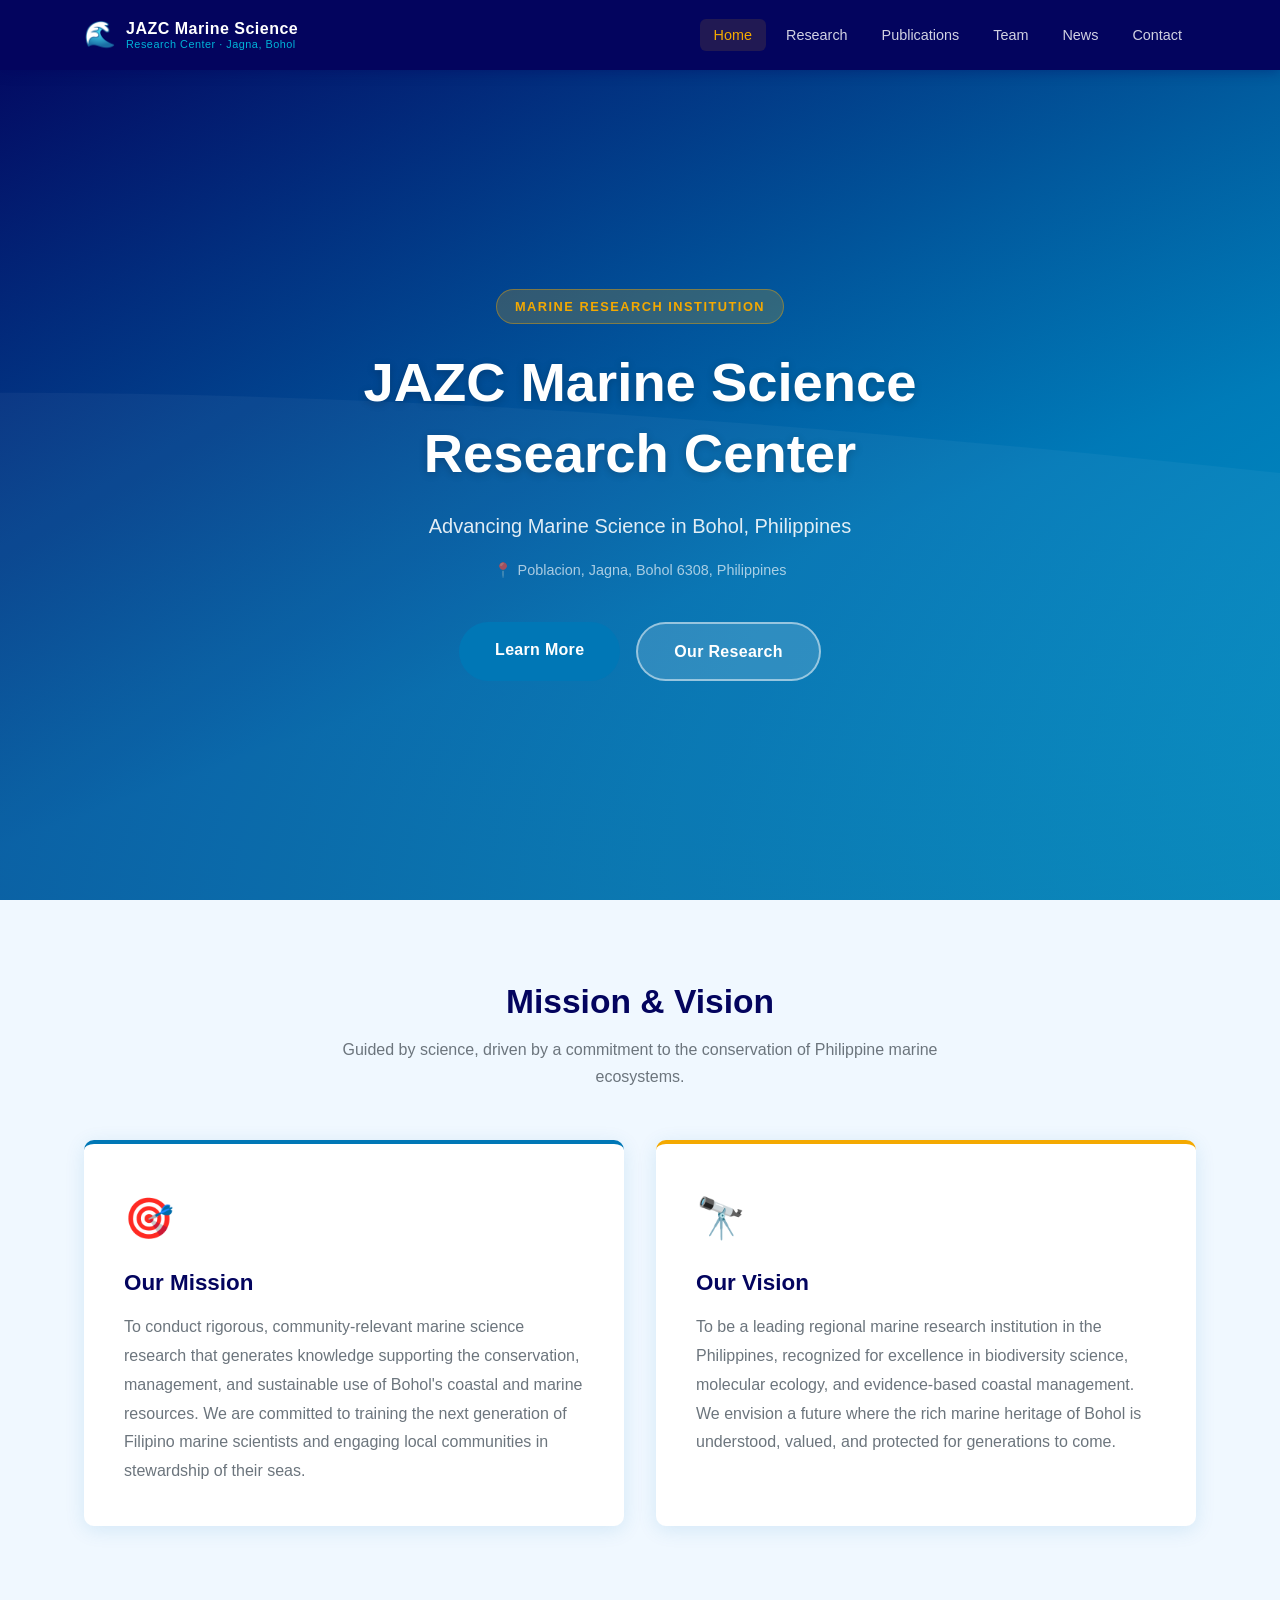
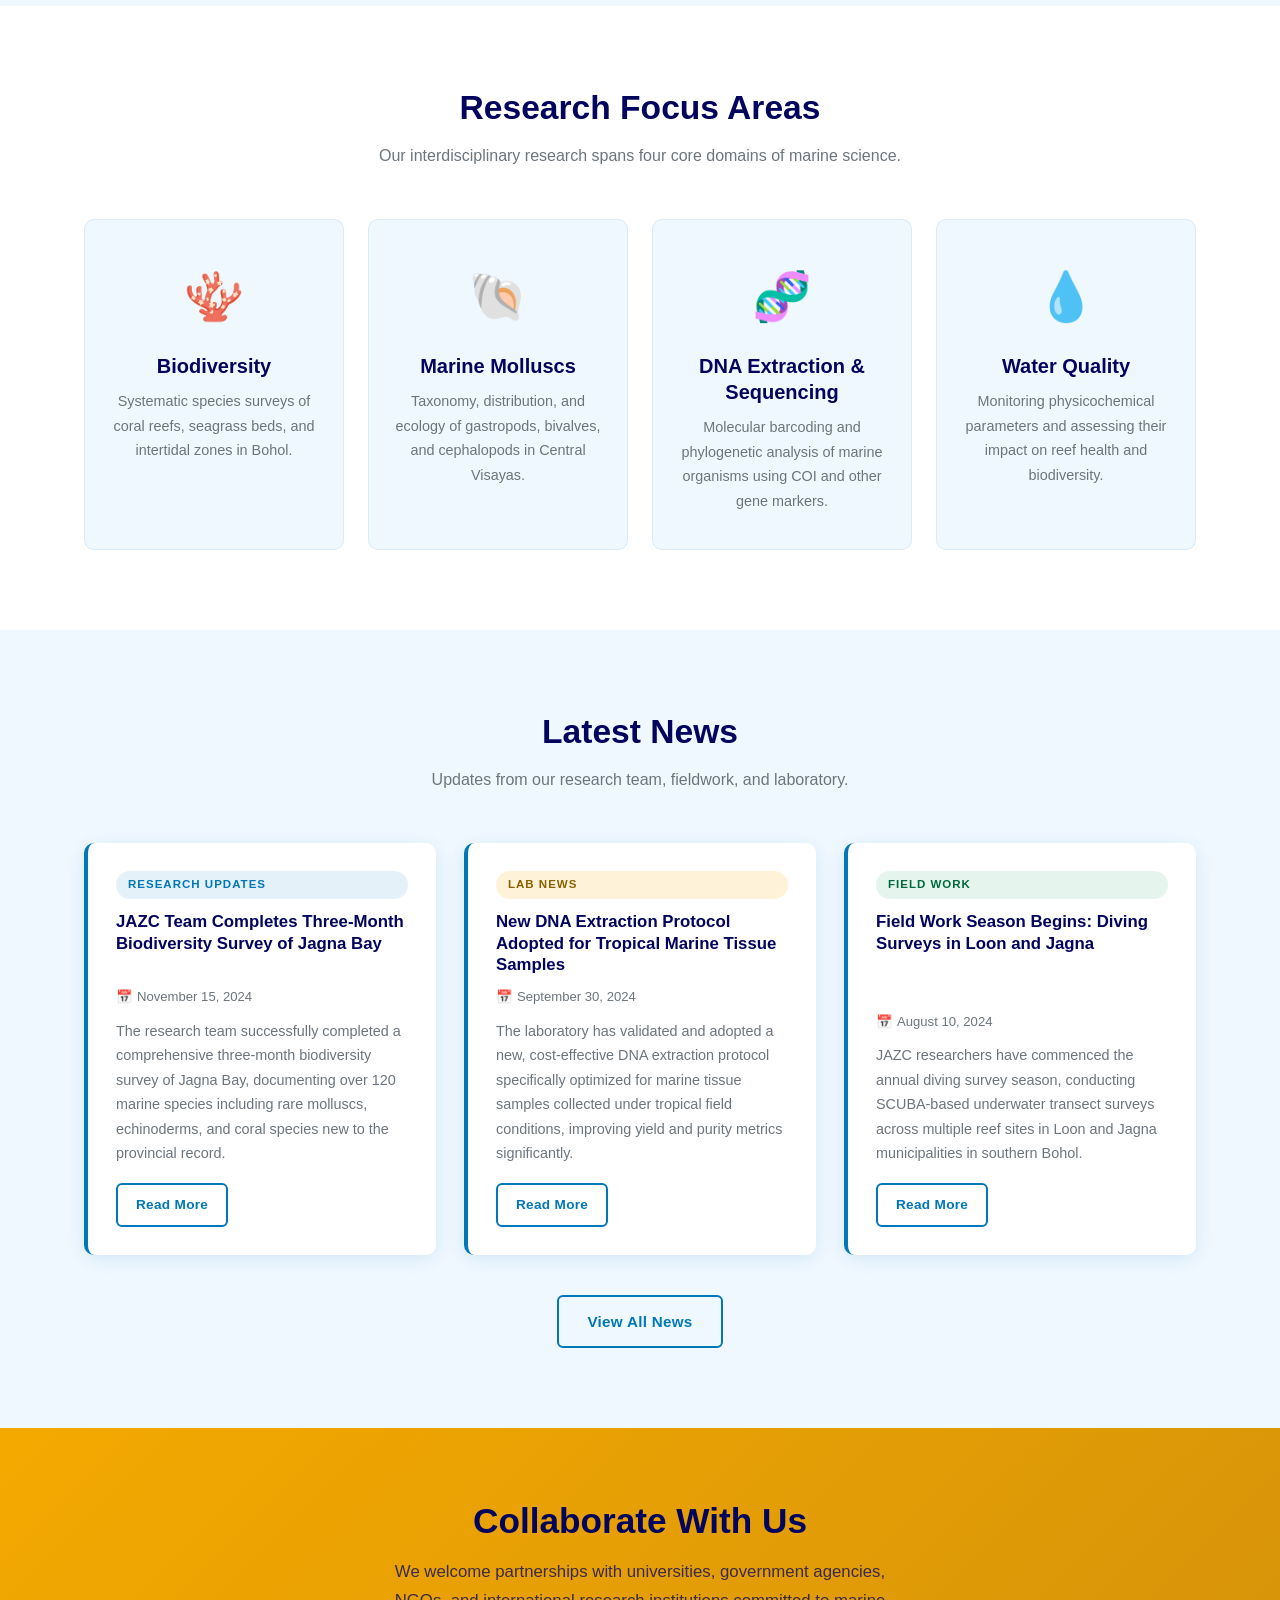
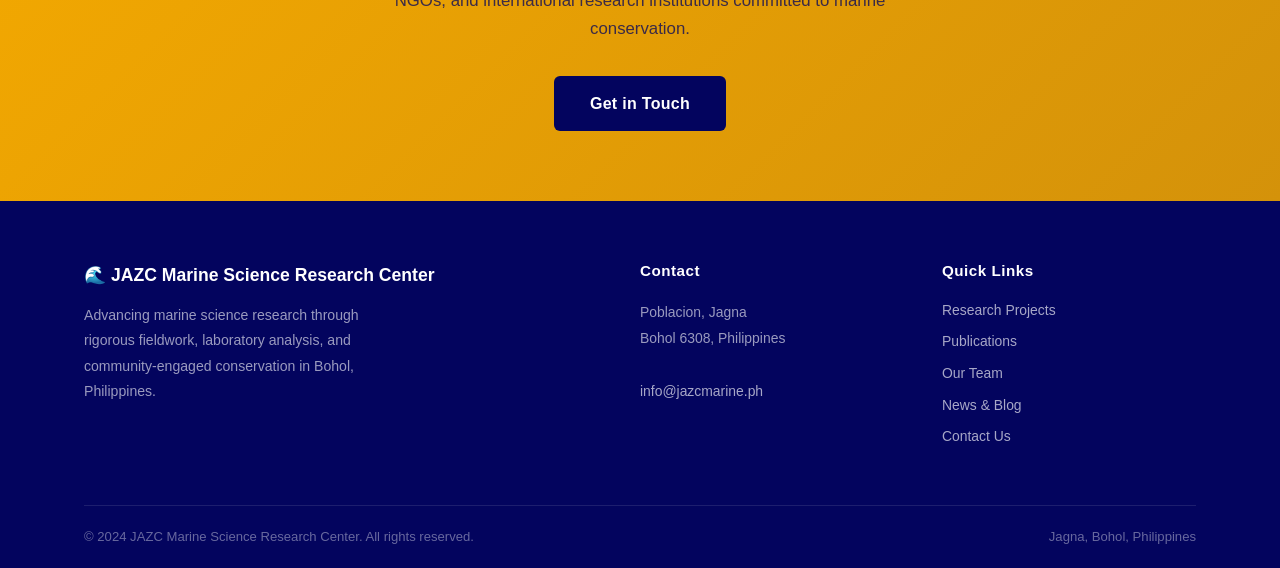
==== index.html @ 517ee692 "Initial build: JAZC Marine Science Research Center website" ====
<!DOCTYPE html>
<html lang="en">
<head>
  <meta charset="UTF-8" />
  <meta name="viewport" content="width=device-width, initial-scale=1.0" />
  <meta name="description" content="JAZC Marine Science Research Center — Advancing marine science in Bohol, Philippines through biodiversity research, marine mollusc studies, DNA sequencing, and water quality monitoring." />
  <title>JAZC Marine Science Research Center</title>
  <link rel="icon" href="data:image/svg+xml,<svg xmlns='http://www.w3.org/2000/svg' viewBox='0 0 100 100'><text y='.9em' font-size='90'>🌊</text></svg>" />
  <link rel="stylesheet" href="style.css" />
</head>
<body class="page-body">

  <!-- ── Navigation ── -->
  <nav class="navbar" role="navigation" aria-label="Main navigation">
    <div class="container">
      <a href="index.html" class="nav-brand" aria-label="JAZC Marine Science Research Center home">
        <span class="brand-icon" aria-hidden="true">🌊</span>
        <span class="brand-text">
          <span class="brand-name">JAZC Marine Science</span>
          <span class="brand-sub">Research Center · Jagna, Bohol</span>
        </span>
      </a>
      <button class="hamburger" aria-label="Toggle navigation menu" aria-expanded="false" aria-controls="nav-menu">
        <span aria-hidden="true"></span>
        <span aria-hidden="true"></span>
        <span aria-hidden="true"></span>
      </button>
      <ul class="nav-links" id="nav-menu" role="menubar">
        <li role="none"><a href="index.html"        class="nav-link active" role="menuitem" aria-current="page">Home</a></li>
        <li role="none"><a href="research.html"     class="nav-link" role="menuitem">Research</a></li>
        <li role="none"><a href="publications.html" class="nav-link" role="menuitem">Publications</a></li>
        <li role="none"><a href="team.html"         class="nav-link" role="menuitem">Team</a></li>
        <li role="none"><a href="news.html"         class="nav-link" role="menuitem">News</a></li>
        <li role="none"><a href="contact.html"      class="nav-link" role="menuitem">Contact</a></li>
      </ul>
    </div>
  </nav>

  <main>
    <!-- ── Hero ── -->
    <section class="hero" aria-label="Hero banner">
      <div class="hero-content">
        <span class="hero-badge" aria-label="Institution type">Marine Research Institution</span>
        <h1>JAZC Marine Science<br>Research Center</h1>
        <p class="hero-tagline">Advancing Marine Science in Bohol, Philippines</p>
        <p class="hero-location">
          <span aria-hidden="true">📍</span>
          Poblacion, Jagna, Bohol 6308, Philippines
        </p>
        <div class="hero-actions">
          <a href="#mission" class="btn btn-primary btn-hero">Learn More</a>
          <a href="research.html" class="btn btn-ghost btn-hero">Our Research</a>
        </div>
      </div>
    </section>

    <!-- ── Mission & Vision ── -->
    <section class="mission-vision" id="mission" aria-labelledby="mv-title">
      <div class="container">
        <h2 class="section-title" id="mv-title">Mission &amp; Vision</h2>
        <p class="section-subtitle">Guided by science, driven by a commitment to the conservation of Philippine marine ecosystems.</p>
        <div class="mv-grid">
          <div class="mv-card">
            <div class="mv-icon" aria-hidden="true">🎯</div>
            <h3>Our Mission</h3>
            <p>To conduct rigorous, community-relevant marine science research that generates knowledge supporting the conservation, management, and sustainable use of Bohol's coastal and marine resources. We are committed to training the next generation of Filipino marine scientists and engaging local communities in stewardship of their seas.</p>
          </div>
          <div class="mv-card vision">
            <div class="mv-icon" aria-hidden="true">🔭</div>
            <h3>Our Vision</h3>
            <p>To be a leading regional marine research institution in the Philippines, recognized for excellence in biodiversity science, molecular ecology, and evidence-based coastal management. We envision a future where the rich marine heritage of Bohol is understood, valued, and protected for generations to come.</p>
          </div>
        </div>
      </div>
    </section>

    <!-- ── Research Focus ── -->
    <section class="focus-cards" aria-labelledby="focus-title">
      <div class="container">
        <h2 class="section-title" id="focus-title">Research Focus Areas</h2>
        <p class="section-subtitle">Our interdisciplinary research spans four core domains of marine science.</p>
        <div class="focus-grid">
          <article class="focus-card" aria-label="Biodiversity research focus">
            <span class="focus-icon" aria-hidden="true">🪸</span>
            <h3>Biodiversity</h3>
            <p>Systematic species surveys of coral reefs, seagrass beds, and intertidal zones in Bohol.</p>
          </article>
          <article class="focus-card" aria-label="Marine Molluscs research focus">
            <span class="focus-icon" aria-hidden="true">🐚</span>
            <h3>Marine Molluscs</h3>
            <p>Taxonomy, distribution, and ecology of gastropods, bivalves, and cephalopods in Central Visayas.</p>
          </article>
          <article class="focus-card" aria-label="DNA Extraction and Sequencing research focus">
            <span class="focus-icon" aria-hidden="true">🧬</span>
            <h3>DNA Extraction &amp; Sequencing</h3>
            <p>Molecular barcoding and phylogenetic analysis of marine organisms using COI and other gene markers.</p>
          </article>
          <article class="focus-card" aria-label="Water Quality research focus">
            <span class="focus-icon" aria-hidden="true">💧</span>
            <h3>Water Quality</h3>
            <p>Monitoring physicochemical parameters and assessing their impact on reef health and biodiversity.</p>
          </article>
        </div>
      </div>
    </section>

    <!-- ── Latest News ── -->
    <section class="latest-news" aria-labelledby="news-title">
      <div class="container">
        <h2 class="section-title" id="news-title">Latest News</h2>
        <p class="section-subtitle">Updates from our research team, fieldwork, and laboratory.</p>
        <div class="news-preview-grid" id="news-preview-container" aria-live="polite">
          <div class="loading" role="status" aria-label="Loading news">
            <div class="spinner" aria-hidden="true"></div>
            <span>Loading latest news…</span>
          </div>
        </div>
        <div class="section-cta">
          <a href="news.html" class="btn btn-outline">View All News</a>
        </div>
      </div>
    </section>

    <!-- ── CTA Banner ── -->
    <section class="cta-banner" aria-labelledby="cta-title">
      <div class="container">
        <h2 id="cta-title">Collaborate With Us</h2>
        <p>We welcome partnerships with universities, government agencies, NGOs, and international research institutions committed to marine conservation.</p>
        <a href="contact.html" class="btn btn-primary">Get in Touch</a>
      </div>
    </section>
  </main>

  <!-- ── Footer ── -->
  <footer class="footer" role="contentinfo">
    <div class="container">
      <div class="footer-grid">
        <div class="footer-brand">
          <span class="brand-name">🌊 JAZC Marine Science Research Center</span>
          <p>Advancing marine science research through rigorous fieldwork, laboratory analysis, and community-engaged conservation in Bohol, Philippines.</p>
        </div>
        <div class="footer-col">
          <h4>Contact</h4>
          <address>
            Poblacion, Jagna<br>
            Bohol 6308, Philippines<br><br>
            <a href="mailto:info@jazcmarine.ph">info@jazcmarine.ph</a>
          </address>
        </div>
        <div class="footer-col">
          <h4>Quick Links</h4>
          <nav aria-label="Footer navigation">
            <a href="research.html">Research Projects</a>
            <a href="publications.html">Publications</a>
            <a href="team.html">Our Team</a>
            <a href="news.html">News &amp; Blog</a>
            <a href="contact.html">Contact Us</a>
          </nav>
        </div>
      </div>
      <div class="footer-bottom">
        <p>&copy; 2024 JAZC Marine Science Research Center. All rights reserved.</p>
        <p>Jagna, Bohol, Philippines</p>
      </div>
    </div>
  </footer>

  <script>
    // ── Hamburger Menu ──
    const hamburger = document.querySelector('.hamburger');
    const navLinks  = document.querySelector('.nav-links');

    hamburger.addEventListener('click', () => {
      const expanded = hamburger.getAttribute('aria-expanded') === 'true';
      hamburger.setAttribute('aria-expanded', String(!expanded));
      navLinks.classList.toggle('open');
    });

    // Close menu on outside click
    document.addEventListener('click', (e) => {
      if (!hamburger.contains(e.target) && !navLinks.contains(e.target)) {
        hamburger.setAttribute('aria-expanded', 'false');
        navLinks.classList.remove('open');
      }
    });

    // ── Load Latest News ──
    function formatDate(dateStr) {
      const d = new Date(dateStr);
      return d.toLocaleDateString('en-PH', { year: 'numeric', month: 'long', day: 'numeric' });
    }

    function getCategoryClass(cat) {
      const map = {
        'Field Work':       'field-work',
        'Lab News':         'lab-news',
        'Publications':     'publications',
        'Research Updates': 'research-updates',
      };
      return map[cat] || 'research-updates';
    }

    async function loadLatestNews() {
      const container = document.getElementById('news-preview-container');
      try {
        const res  = await fetch('news-data.json');
        const news = await res.json();
        const latest = news.slice(0, 3);

        container.innerHTML = latest.map(item => `
          <article class="news-preview-card">
            <span class="news-category-tag ${getCategoryClass(item.category)}">${item.category}</span>
            <h3>${item.title}</h3>
            <p class="news-date"><span aria-hidden="true">📅</span> ${formatDate(item.date)}</p>
            <p class="news-excerpt">${item.excerpt}</p>
            <div class="news-preview-footer">
              <a href="news.html" class="btn btn-outline btn-sm">Read More</a>
            </div>
          </article>
        `).join('');
      } catch (err) {
        container.innerHTML = '<p class="no-results">Unable to load news. Please try again later.</p>';
      }
    }

    loadLatestNews();
  </script>
</body>
</html>
---- style.css ----
/* ============================================================
   JAZC Marine Science Research Center — Main Stylesheet
   ============================================================ */

/* ── CSS Variables ── */
:root {
  --primary:       #0077b6;
  --primary-dark:  #005f92;
  --primary-light: #00b4d8;
  --secondary:     #ffffff;
  --accent:        #f4a900;
  --accent-dark:   #d4920a;
  --dark:          #03045e;
  --body-text:     #2c3e50;
  --muted:         #6c757d;
  --light-bg:      #f0f8ff;
  --card-bg:       #ffffff;
  --border:        #dee2e6;
  --shadow:        0 4px 20px rgba(0, 119, 182, 0.12);
  --shadow-hover:  0 8px 30px rgba(0, 119, 182, 0.22);
  --radius:        10px;
  --radius-sm:     6px;
  --transition:    0.3s ease;
  --nav-height:    70px;
  --font:          'Segoe UI', Tahoma, Geneva, Verdana, sans-serif;
}

/* ── Reset & Base ── */
*, *::before, *::after {
  margin: 0;
  padding: 0;
  box-sizing: border-box;
}

html {
  scroll-behavior: smooth;
  font-size: 16px;
}

body {
  font-family: var(--font);
  color: var(--body-text);
  background: var(--secondary);
  line-height: 1.7;
  -webkit-font-smoothing: antialiased;
}

img {
  max-width: 100%;
  display: block;
}

a {
  color: var(--primary);
  text-decoration: none;
  transition: color var(--transition);
}

a:hover {
  color: var(--primary-dark);
}

ul {
  list-style: none;
}

/* ── Page Fade-in Animation ── */
@keyframes fadeInUp {
  from { opacity: 0; transform: translateY(24px); }
  to   { opacity: 1; transform: translateY(0); }
}

@keyframes fadeIn {
  from { opacity: 0; }
  to   { opacity: 1; }
}

.page-body {
  animation: fadeIn 0.6s ease forwards;
}

/* ── Layout / Container ── */
.container {
  max-width: 1160px;
  margin: 0 auto;
  padding: 0 24px;
}

section {
  padding: 80px 0;
}

/* ── Typography ── */
h1, h2, h3, h4, h5 {
  line-height: 1.3;
  color: var(--dark);
}

h1 { font-size: clamp(2rem, 5vw, 3rem); }
h2 { font-size: clamp(1.5rem, 3vw, 2.1rem); }
h3 { font-size: 1.25rem; }
h4 { font-size: 1.05rem; }

.section-title {
  text-align: center;
  margin-bottom: 12px;
  color: var(--dark);
}

.section-subtitle {
  text-align: center;
  color: var(--muted);
  margin-bottom: 50px;
  max-width: 600px;
  margin-left: auto;
  margin-right: auto;
}

/* ── Buttons ── */
.btn {
  display: inline-block;
  padding: 12px 28px;
  border-radius: var(--radius-sm);
  font-size: 0.95rem;
  font-weight: 600;
  cursor: pointer;
  border: none;
  transition: all var(--transition);
  text-align: center;
  letter-spacing: 0.3px;
}

.btn-primary {
  background: var(--primary);
  color: var(--secondary);
}

.btn-primary:hover {
  background: var(--primary-dark);
  color: var(--secondary);
  transform: translateY(-2px);
  box-shadow: 0 6px 20px rgba(0, 119, 182, 0.35);
}

.btn-accent {
  background: var(--accent);
  color: var(--dark);
}

.btn-accent:hover {
  background: var(--accent-dark);
  color: var(--dark);
  transform: translateY(-2px);
  box-shadow: 0 6px 20px rgba(244, 169, 0, 0.4);
}

.btn-outline {
  background: transparent;
  color: var(--primary);
  border: 2px solid var(--primary);
}

.btn-outline:hover {
  background: var(--primary);
  color: white;
  transform: translateY(-2px);
}

.btn-ghost {
  background: rgba(255, 255, 255, 0.15);
  color: white;
  border: 2px solid rgba(255, 255, 255, 0.5);
}

.btn-ghost:hover {
  background: rgba(255, 255, 255, 0.28);
  color: white;
  border-color: rgba(255, 255, 255, 0.85);
  transform: translateY(-2px);
  box-shadow: 0 6px 20px rgba(0, 0, 0, 0.2);
}

.btn-sm {
  padding: 8px 18px;
  font-size: 0.85rem;
}

/* ── Navbar ── */
.navbar {
  position: sticky;
  top: 0;
  z-index: 1000;
  background: var(--dark);
  height: var(--nav-height);
  box-shadow: 0 2px 12px rgba(3, 4, 94, 0.3);
}

.navbar .container {
  display: flex;
  align-items: center;
  justify-content: space-between;
  height: 100%;
}

.nav-brand {
  display: flex;
  align-items: center;
  gap: 10px;
  text-decoration: none;
}

.nav-brand .brand-icon {
  font-size: 1.6rem;
  line-height: 1;
}

.nav-brand .brand-text {
  display: flex;
  flex-direction: column;
  line-height: 1.2;
}

.nav-brand .brand-name {
  font-size: 1rem;
  font-weight: 700;
  color: var(--secondary);
  letter-spacing: 0.5px;
}

.nav-brand .brand-sub {
  font-size: 0.68rem;
  color: var(--primary-light);
  letter-spacing: 0.5px;
  font-weight: 400;
}

.nav-links {
  display: flex;
  align-items: center;
  gap: 6px;
}

.nav-links .nav-link {
  color: rgba(255, 255, 255, 0.82);
  padding: 8px 14px;
  border-radius: var(--radius-sm);
  font-size: 0.9rem;
  font-weight: 500;
  transition: all var(--transition);
  position: relative;
}

.nav-links .nav-link:hover,
.nav-links .nav-link.active {
  color: var(--secondary);
  background: rgba(255, 255, 255, 0.1);
}

.nav-links .nav-link.active {
  color: var(--accent);
  background: rgba(244, 169, 0, 0.12);
}

/* Hamburger */
.hamburger {
  display: none;
  flex-direction: column;
  gap: 5px;
  background: none;
  border: none;
  cursor: pointer;
  padding: 8px;
  border-radius: 4px;
  transition: background var(--transition);
}

.hamburger:hover {
  background: rgba(255,255,255,0.1);
}

.hamburger span {
  display: block;
  width: 24px;
  height: 2px;
  background: white;
  border-radius: 2px;
  transition: all var(--transition);
}

.hamburger[aria-expanded="true"] span:nth-child(1) {
  transform: translateY(7px) rotate(45deg);
}
.hamburger[aria-expanded="true"] span:nth-child(2) {
  opacity: 0;
}
.hamburger[aria-expanded="true"] span:nth-child(3) {
  transform: translateY(-7px) rotate(-45deg);
}

/* ── Hero Section ── */
.hero {
  min-height: calc(100vh - var(--nav-height));
  background:
    linear-gradient(160deg, rgba(3,4,94,0.88) 0%, rgba(0,119,182,0.75) 60%, rgba(0,180,216,0.6) 100%),
    radial-gradient(ellipse at top right, #00b4d8 0%, #0077b6 40%, #03045e 100%);
  display: flex;
  align-items: center;
  justify-content: center;
  text-align: center;
  padding: 60px 24px;
  position: relative;
  overflow: hidden;
}

.hero::before {
  content: '';
  position: absolute;
  inset: 0;
  background: url("data:image/svg+xml,%3Csvg xmlns='http://www.w3.org/2000/svg' viewBox='0 0 1440 120'%3E%3Cpath fill='rgba(255,255,255,0.04)' d='M0,64L48,69.3C96,75,192,85,288,80C384,75,480,53,576,48C672,43,768,53,864,64C960,75,1056,85,1152,80C1248,75,1344,53,1392,42.7L1440,32L1440,120L0,120Z'/%3E%3C/svg%3E") bottom / cover no-repeat;
}

.hero-content {
  max-width: 780px;
  animation: fadeInUp 0.9s ease forwards;
}

.hero-badge {
  display: inline-block;
  background: rgba(244, 169, 0, 0.2);
  color: var(--accent);
  border: 1px solid rgba(244, 169, 0, 0.4);
  padding: 6px 18px;
  border-radius: 50px;
  font-size: 0.8rem;
  font-weight: 600;
  letter-spacing: 1.5px;
  text-transform: uppercase;
  margin-bottom: 24px;
}

.hero h1 {
  color: white;
  font-size: clamp(2.2rem, 5vw, 3.4rem);
  margin-bottom: 20px;
  text-shadow: 0 2px 8px rgba(0,0,0,0.2);
}

.hero-tagline {
  font-size: clamp(1rem, 2vw, 1.25rem);
  color: rgba(255, 255, 255, 0.88);
  margin-bottom: 16px;
  line-height: 1.6;
}

.hero-location {
  font-size: 0.9rem;
  color: rgba(255, 255, 255, 0.65);
  margin-bottom: 40px;
  display: flex;
  align-items: center;
  justify-content: center;
  gap: 6px;
}

.hero-actions {
  display: flex;
  gap: 16px;
  justify-content: center;
  flex-wrap: wrap;
}

.hero .btn-hero {
  padding: 14px 36px;
  font-size: 1rem;
  border-radius: 50px;
}

/* ── Page Header ── */
.page-header {
  background: linear-gradient(135deg, var(--dark) 0%, var(--primary) 100%);
  padding: 64px 0;
  text-align: center;
  color: white;
}

.page-header h1 {
  color: white;
  margin-bottom: 14px;
}

.page-header p {
  color: rgba(255,255,255,0.8);
  font-size: 1.05rem;
  max-width: 600px;
  margin: 0 auto;
}

/* ── Cards ── */
.card {
  background: var(--card-bg);
  border-radius: var(--radius);
  padding: 28px;
  box-shadow: var(--shadow);
  transition: all var(--transition);
  border: 1px solid rgba(0, 119, 182, 0.08);
}

.card:hover {
  transform: translateY(-6px);
  box-shadow: var(--shadow-hover);
  border-color: rgba(0, 119, 182, 0.2);
}

/* ── Mission & Vision ── */
.mission-vision {
  background: var(--light-bg);
}

.mv-grid {
  display: grid;
  grid-template-columns: 1fr 1fr;
  gap: 32px;
}

.mv-card {
  background: white;
  border-radius: var(--radius);
  padding: 40px;
  box-shadow: var(--shadow);
  border-top: 4px solid var(--primary);
  transition: transform var(--transition);
}

.mv-card:hover {
  transform: translateY(-4px);
}

.mv-card.vision {
  border-top-color: var(--accent);
}

.mv-icon {
  font-size: 2.5rem;
  margin-bottom: 16px;
}

.mv-card h3 {
  color: var(--dark);
  font-size: 1.4rem;
  margin-bottom: 16px;
}

.mv-card p {
  color: var(--muted);
  line-height: 1.8;
}

/* ── Research Focus Cards ── */
.focus-cards {
  background: white;
}

.focus-grid {
  display: grid;
  grid-template-columns: repeat(auto-fit, minmax(230px, 1fr));
  gap: 24px;
}

.focus-card {
  text-align: center;
  padding: 36px 24px;
  border-radius: var(--radius);
  background: var(--light-bg);
  border: 1px solid rgba(0, 119, 182, 0.1);
  transition: all var(--transition);
  cursor: default;
}

.focus-card:hover {
  background: var(--primary);
  border-color: var(--primary);
  transform: translateY(-6px);
  box-shadow: var(--shadow-hover);
}

.focus-card:hover h3,
.focus-card:hover p {
  color: white;
}

.focus-icon {
  font-size: 3rem;
  margin-bottom: 16px;
  display: block;
}

.focus-card h3 {
  color: var(--dark);
  margin-bottom: 10px;
  transition: color var(--transition);
}

.focus-card p {
  color: var(--muted);
  font-size: 0.9rem;
  transition: color var(--transition);
}

/* ── Latest News (Homepage) ── */
.latest-news {
  background: var(--light-bg);
}

.news-preview-grid {
  display: grid;
  grid-template-columns: repeat(auto-fit, minmax(300px, 1fr));
  gap: 28px;
  margin-bottom: 40px;
}

.news-preview-card {
  background: white;
  border-radius: var(--radius);
  padding: 28px;
  box-shadow: var(--shadow);
  border-left: 4px solid var(--primary);
  transition: all var(--transition);
  display: flex;
  flex-direction: column;
}

.news-preview-card:hover {
  transform: translateY(-5px);
  box-shadow: var(--shadow-hover);
}

.news-category-tag {
  display: inline-block;
  font-size: 0.72rem;
  font-weight: 700;
  text-transform: uppercase;
  letter-spacing: 1px;
  padding: 4px 12px;
  border-radius: 50px;
  background: rgba(0, 119, 182, 0.1);
  color: var(--primary);
  margin-bottom: 12px;
}

.news-category-tag.field-work { background: rgba(0,150,80,0.1); color: #00693e; }
.news-category-tag.lab-news   { background: rgba(244,169,0,0.15); color: #8a6000; }
.news-category-tag.publications { background: rgba(100,0,150,0.1); color: #5a0080; }

.news-preview-card h3 {
  color: var(--dark);
  font-size: 1.05rem;
  margin-bottom: 10px;
  flex: 1;
}

.news-date {
  font-size: 0.82rem;
  color: var(--muted);
  margin-bottom: 10px;
  display: flex;
  align-items: center;
  gap: 5px;
}

.news-excerpt {
  color: var(--muted);
  font-size: 0.9rem;
  line-height: 1.7;
  margin-bottom: 18px;
}

.news-preview-footer {
  margin-top: auto;
}

.section-cta {
  text-align: center;
}

/* ── CTA Banner ── */
.cta-banner {
  background: linear-gradient(135deg, var(--accent) 0%, var(--accent-dark) 100%);
  padding: 70px 0;
  text-align: center;
}

.cta-banner h2 {
  color: var(--dark);
  font-size: clamp(1.6rem, 3vw, 2.2rem);
  margin-bottom: 14px;
}

.cta-banner p {
  color: rgba(3, 4, 94, 0.75);
  font-size: 1.05rem;
  margin-bottom: 32px;
  max-width: 500px;
  margin-left: auto;
  margin-right: auto;
}

.cta-banner .btn-primary {
  background: var(--dark);
  font-size: 1rem;
  padding: 14px 36px;
}

.cta-banner .btn-primary:hover {
  background: var(--primary);
}

/* ── Filter Buttons ── */
.filter-bar {
  display: flex;
  flex-wrap: wrap;
  gap: 10px;
  margin-bottom: 36px;
}

.filter-btn {
  padding: 9px 20px;
  border: 2px solid var(--border);
  background: white;
  color: var(--muted);
  border-radius: 50px;
  font-size: 0.88rem;
  font-weight: 600;
  cursor: pointer;
  transition: all var(--transition);
}

.filter-btn:hover {
  border-color: var(--primary);
  color: var(--primary);
}

.filter-btn.active {
  background: var(--primary);
  border-color: var(--primary);
  color: white;
}

/* ── Project Cards ── */
.projects-grid {
  display: grid;
  grid-template-columns: repeat(auto-fill, minmax(320px, 1fr));
  gap: 28px;
}

.project-card {
  background: white;
  border-radius: var(--radius);
  padding: 28px;
  box-shadow: var(--shadow);
  border: 1px solid var(--border);
  transition: all var(--transition);
  display: flex;
  flex-direction: column;
  gap: 12px;
}

.project-card:hover {
  transform: translateY(-5px);
  box-shadow: var(--shadow-hover);
  border-color: rgba(0,119,182,0.25);
}

.project-card-header {
  display: flex;
  justify-content: space-between;
  align-items: flex-start;
  gap: 12px;
}

.project-title {
  font-size: 1.05rem;
  font-weight: 700;
  color: var(--dark);
  line-height: 1.4;
  flex: 1;
}

.status-badge {
  display: inline-flex;
  align-items: center;
  gap: 5px;
  font-size: 0.72rem;
  font-weight: 700;
  text-transform: uppercase;
  letter-spacing: 0.8px;
  padding: 4px 12px;
  border-radius: 50px;
  white-space: nowrap;
  flex-shrink: 0;
}

.status-badge.ongoing {
  background: rgba(0, 150, 80, 0.12);
  color: #00693e;
}

.status-badge.ongoing::before { content: '●'; font-size: 0.5rem; }

.status-badge.completed {
  background: rgba(0, 119, 182, 0.1);
  color: var(--primary);
}

.status-badge.completed::before { content: '✓'; }

.project-meta {
  display: flex;
  flex-wrap: wrap;
  gap: 8px;
}

.meta-tag {
  font-size: 0.78rem;
  padding: 3px 10px;
  border-radius: 4px;
  font-weight: 600;
}

.meta-category {
  background: rgba(0, 119, 182, 0.08);
  color: var(--primary);
}

.project-researcher {
  font-size: 0.88rem;
  color: var(--muted);
  display: flex;
  align-items: center;
  gap: 6px;
}

.project-description {
  font-size: 0.9rem;
  color: #555;
  line-height: 1.7;
  flex: 1;
}

.project-date {
  font-size: 0.82rem;
  color: var(--muted);
  border-top: 1px solid var(--border);
  padding-top: 12px;
  margin-top: auto;
}

/* ── Search Bar ── */
.search-bar {
  margin-bottom: 36px;
}

.search-input-wrap {
  position: relative;
  max-width: 520px;
}

.search-icon {
  position: absolute;
  left: 16px;
  top: 50%;
  transform: translateY(-50%);
  font-size: 1rem;
  color: var(--muted);
  pointer-events: none;
}

.search-input {
  width: 100%;
  padding: 14px 16px 14px 44px;
  border: 2px solid var(--border);
  border-radius: var(--radius-sm);
  font-size: 0.95rem;
  font-family: var(--font);
  color: var(--body-text);
  transition: border-color var(--transition);
  outline: none;
}

.search-input:focus {
  border-color: var(--primary);
  box-shadow: 0 0 0 3px rgba(0, 119, 182, 0.12);
}

/* ── Publications ── */
.publications-list {
  display: flex;
  flex-direction: column;
  gap: 20px;
}

.pub-card {
  background: white;
  border-radius: var(--radius);
  padding: 28px;
  box-shadow: var(--shadow);
  border-left: 4px solid var(--primary);
  transition: all var(--transition);
}

.pub-card:hover {
  transform: translateX(4px);
  box-shadow: var(--shadow-hover);
}

.pub-title {
  font-size: 1.05rem;
  font-weight: 700;
  color: var(--dark);
  margin-bottom: 8px;
  line-height: 1.4;
}

.pub-authors {
  font-size: 0.9rem;
  color: var(--body-text);
  margin-bottom: 6px;
}

.pub-citation {
  font-size: 0.88rem;
  color: var(--muted);
  font-style: italic;
  margin-bottom: 14px;
}

.pub-doi {
  display: inline-flex;
  align-items: center;
  gap: 6px;
  font-size: 0.82rem;
  color: var(--primary);
  background: rgba(0,119,182,0.08);
  padding: 5px 14px;
  border-radius: 4px;
  font-weight: 600;
  transition: all var(--transition);
}

.pub-doi:hover {
  background: var(--primary);
  color: white;
}

/* ── Team ── */
.team-grid {
  display: grid;
  grid-template-columns: repeat(auto-fill, minmax(270px, 1fr));
  gap: 28px;
}

.team-card {
  background: white;
  border-radius: var(--radius);
  padding: 36px 28px;
  box-shadow: var(--shadow);
  text-align: center;
  transition: all var(--transition);
  border: 1px solid var(--border);
}

.team-card:hover {
  transform: translateY(-6px);
  box-shadow: var(--shadow-hover);
  border-color: rgba(0,119,182,0.25);
}

.avatar {
  width: 90px;
  height: 90px;
  border-radius: 50%;
  background: linear-gradient(135deg, var(--primary) 0%, var(--dark) 100%);
  display: flex;
  align-items: center;
  justify-content: center;
  font-size: 1.6rem;
  font-weight: 700;
  color: white;
  margin: 0 auto 20px;
  letter-spacing: 1px;
  box-shadow: 0 4px 15px rgba(0, 119, 182, 0.3);
}

.team-name {
  font-size: 1.1rem;
  font-weight: 700;
  color: var(--dark);
  margin-bottom: 6px;
}

.team-role {
  font-size: 0.88rem;
  color: var(--primary);
  font-weight: 600;
  margin-bottom: 8px;
}

.team-specialization {
  font-size: 0.85rem;
  color: var(--muted);
  margin-bottom: 20px;
  line-height: 1.5;
}

.team-links {
  display: flex;
  gap: 10px;
  justify-content: center;
  flex-wrap: wrap;
}

.team-link {
  font-size: 0.8rem;
  padding: 5px 14px;
  border-radius: 4px;
  border: 1px solid var(--border);
  color: var(--muted);
  transition: all var(--transition);
  display: flex;
  align-items: center;
  gap: 5px;
}

.team-link:hover {
  border-color: var(--primary);
  color: var(--primary);
  background: rgba(0,119,182,0.06);
}

/* ── News Cards ── */
.news-grid {
  display: grid;
  grid-template-columns: repeat(auto-fill, minmax(320px, 1fr));
  gap: 28px;
}

.news-card {
  background: white;
  border-radius: var(--radius);
  box-shadow: var(--shadow);
  overflow: hidden;
  border: 1px solid var(--border);
  transition: all var(--transition);
  display: flex;
  flex-direction: column;
}

.news-card:hover {
  transform: translateY(-5px);
  box-shadow: var(--shadow-hover);
  border-color: rgba(0,119,182,0.2);
}

.news-card-header {
  background: linear-gradient(135deg, var(--dark), var(--primary));
  padding: 28px;
  position: relative;
  min-height: 80px;
  display: flex;
  align-items: flex-end;
}

.news-card-body {
  padding: 24px;
  flex: 1;
  display: flex;
  flex-direction: column;
}

.news-card h3 {
  color: var(--dark);
  font-size: 1rem;
  margin-bottom: 12px;
  line-height: 1.4;
}

.news-card .news-date {
  margin-bottom: 12px;
}

.news-card .news-excerpt {
  flex: 1;
  margin-bottom: 20px;
}

.news-card-footer {
  margin-top: auto;
}

/* ── Contact ── */
.contact-section {
  background: var(--light-bg);
}

.contact-grid {
  display: grid;
  grid-template-columns: 1fr 1fr;
  gap: 48px;
  align-items: start;
}

.contact-form-wrap {
  background: white;
  padding: 40px;
  border-radius: var(--radius);
  box-shadow: var(--shadow);
}

.contact-form-wrap h2 {
  margin-bottom: 24px;
  font-size: 1.5rem;
}

.form-group {
  margin-bottom: 20px;
}

.form-group label {
  display: block;
  font-size: 0.9rem;
  font-weight: 600;
  color: var(--dark);
  margin-bottom: 7px;
}

.form-group input,
.form-group select,
.form-group textarea {
  width: 100%;
  padding: 12px 16px;
  border: 2px solid var(--border);
  border-radius: var(--radius-sm);
  font-size: 0.95rem;
  font-family: var(--font);
  color: var(--body-text);
  outline: none;
  transition: border-color var(--transition);
  background: white;
}

.form-group input:focus,
.form-group textarea:focus {
  border-color: var(--primary);
  box-shadow: 0 0 0 3px rgba(0, 119, 182, 0.1);
}

.form-group textarea {
  resize: vertical;
  min-height: 140px;
}

.contact-info-wrap {
  display: flex;
  flex-direction: column;
  gap: 28px;
}

.contact-info-card {
  background: white;
  padding: 32px;
  border-radius: var(--radius);
  box-shadow: var(--shadow);
}

.contact-info-card h3 {
  color: var(--dark);
  margin-bottom: 20px;
  display: flex;
  align-items: center;
  gap: 10px;
}

.info-item {
  display: flex;
  gap: 14px;
  margin-bottom: 16px;
  align-items: flex-start;
}

.info-icon {
  font-size: 1.2rem;
  flex-shrink: 0;
  margin-top: 2px;
}

.info-text {
  font-size: 0.9rem;
  color: var(--muted);
  line-height: 1.6;
}

.info-text strong {
  color: var(--dark);
  display: block;
  margin-bottom: 2px;
}

.map-placeholder {
  background: linear-gradient(135deg, var(--light-bg) 0%, #d4e9f7 100%);
  border-radius: var(--radius-sm);
  padding: 40px 24px;
  text-align: center;
  border: 2px dashed rgba(0, 119, 182, 0.25);
  color: var(--muted);
  font-size: 0.9rem;
  line-height: 1.7;
  margin-top: 8px;
}

.map-placeholder .map-icon {
  font-size: 3rem;
  margin-bottom: 12px;
  display: block;
}

/* ── Utility ── */
.text-center { text-align: center; }
.mt-4 { margin-top: 40px; }
.no-results {
  text-align: center;
  padding: 60px 20px;
  color: var(--muted);
  font-size: 1rem;
}
.no-results .no-results-icon { font-size: 3rem; display: block; margin-bottom: 12px; }

/* ── Footer ── */
.footer {
  background: var(--dark);
  color: rgba(255, 255, 255, 0.75);
  padding: 60px 0 0;
}

.footer-grid {
  display: grid;
  grid-template-columns: 2fr 1fr 1fr;
  gap: 48px;
  padding-bottom: 48px;
}

.footer-brand .brand-name {
  font-size: 1.1rem;
  font-weight: 700;
  color: white;
  margin-bottom: 12px;
  display: block;
}

.footer-brand p {
  font-size: 0.88rem;
  line-height: 1.8;
  color: rgba(255,255,255,0.6);
  max-width: 320px;
}

.footer h4 {
  color: white;
  font-size: 0.95rem;
  margin-bottom: 18px;
  letter-spacing: 0.5px;
}

.footer-col p,
.footer-col address {
  font-size: 0.87rem;
  line-height: 1.9;
  font-style: normal;
  color: rgba(255,255,255,0.6);
}

.footer-col a {
  color: rgba(255, 255, 255, 0.65);
  display: block;
  margin-bottom: 8px;
  font-size: 0.87rem;
  transition: color var(--transition);
}

.footer-col a:hover {
  color: var(--accent);
}

.footer-bottom {
  border-top: 1px solid rgba(255, 255, 255, 0.1);
  padding: 20px 0;
  display: flex;
  align-items: center;
  justify-content: space-between;
  flex-wrap: wrap;
  gap: 10px;
  font-size: 0.82rem;
  color: rgba(255, 255, 255, 0.4);
}

.footer-bottom a {
  color: rgba(255,255,255,0.5);
  font-size: 0.82rem;
}

.footer-bottom a:hover {
  color: var(--accent);
}

/* ── Loading State ── */
.loading {
  display: flex;
  justify-content: center;
  align-items: center;
  gap: 10px;
  padding: 60px 20px;
  color: var(--muted);
}

.spinner {
  width: 24px;
  height: 24px;
  border: 3px solid var(--border);
  border-top-color: var(--primary);
  border-radius: 50%;
  animation: spin 0.8s linear infinite;
}

@keyframes spin {
  to { transform: rotate(360deg); }
}

/* ── Responsive ── */
@media (max-width: 900px) {
  .mv-grid {
    grid-template-columns: 1fr;
  }

  .footer-grid {
    grid-template-columns: 1fr 1fr;
  }

  .footer-brand {
    grid-column: 1 / -1;
  }

  .contact-grid {
    grid-template-columns: 1fr;
  }
}

@media (max-width: 768px) {
  section { padding: 60px 0; }

  .hamburger { display: flex; }

  .nav-links {
    display: none;
    position: absolute;
    top: var(--nav-height);
    left: 0;
    right: 0;
    background: var(--dark);
    flex-direction: column;
    padding: 16px 24px 24px;
    gap: 4px;
    border-top: 1px solid rgba(255,255,255,0.08);
    box-shadow: 0 8px 24px rgba(0,0,0,0.2);
  }

  .nav-links.open {
    display: flex;
  }

  .nav-links .nav-link {
    padding: 12px 16px;
    border-radius: var(--radius-sm);
    width: 100%;
  }

  .navbar {
    position: sticky;
  }

  .hero {
    min-height: 88vh;
    padding: 50px 20px;
  }

  .hero-actions {
    flex-direction: column;
    align-items: center;
  }

  .hero .btn-hero {
    width: 100%;
    max-width: 280px;
  }

  .footer-grid {
    grid-template-columns: 1fr;
    gap: 32px;
  }

  .footer-brand {
    grid-column: 1;
  }

  .contact-form-wrap {
    padding: 28px 20px;
  }

  .mv-card { padding: 28px; }

  .filter-bar {
    gap: 8px;
  }

  .projects-grid,
  .news-grid {
    grid-template-columns: 1fr;
  }

  .team-grid {
    grid-template-columns: repeat(auto-fill, minmax(230px, 1fr));
  }
}

@media (max-width: 480px) {
  .container { padding: 0 16px; }
  .page-header { padding: 48px 0; }
  .focus-grid { grid-template-columns: 1fr 1fr; }
  .news-preview-grid { grid-template-columns: 1fr; }
}
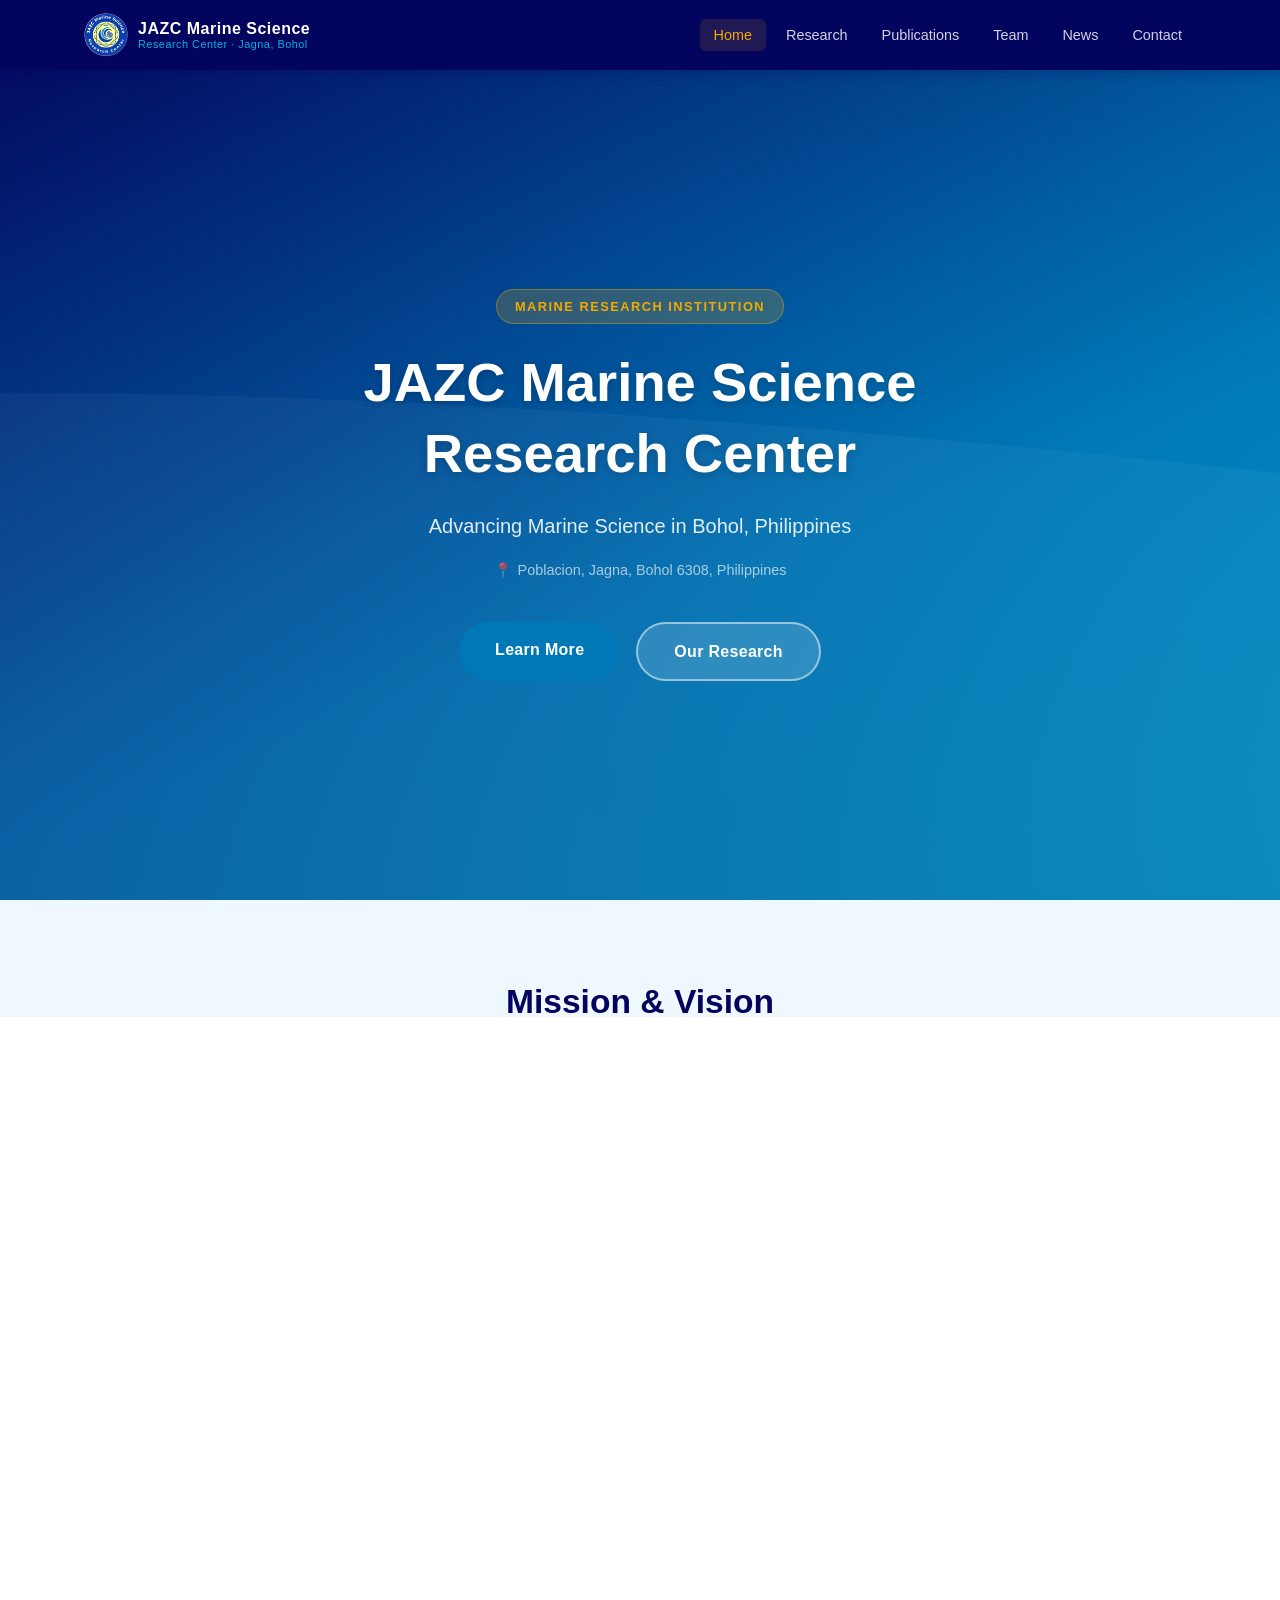
==== commit b3c817da: "Add JAZC logo and integrate across all pages - Replace wave emoji favicon with actual jazc-logo.png " ====
--- a/index.html
+++ b/index.html
@@ -5,7 +5,7 @@
   <meta name="viewport" content="width=device-width, initial-scale=1.0" />
   <meta name="description" content="JAZC Marine Science Research Center — Advancing marine science in Bohol, Philippines through biodiversity research, marine mollusc studies, DNA sequencing, and water quality monitoring." />
   <title>JAZC Marine Science Research Center</title>
-  <link rel="icon" href="data:image/svg+xml,<svg xmlns='http://www.w3.org/2000/svg' viewBox='0 0 100 100'><text y='.9em' font-size='90'>🌊</text></svg>" />
+  <link rel="icon" type="image/png" href="jazc-logo.png" />
   <link rel="stylesheet" href="style.css" />
 </head>
 <body class="page-body">
@@ -14,7 +14,7 @@
   <nav class="navbar" role="navigation" aria-label="Main navigation">
     <div class="container">
       <a href="index.html" class="nav-brand" aria-label="JAZC Marine Science Research Center home">
-        <span class="brand-icon" aria-hidden="true">🌊</span>
+        <img src="jazc-logo.png" alt="JAZC Marine Science Research Center logo" class="brand-icon" />
         <span class="brand-text">
           <span class="brand-name">JAZC Marine Science</span>
           <span class="brand-sub">Research Center · Jagna, Bohol</span>
@@ -136,7 +136,8 @@
     <div class="container">
       <div class="footer-grid">
         <div class="footer-brand">
-          <span class="brand-name">🌊 JAZC Marine Science Research Center</span>
+          <img src="jazc-logo.png" alt="JAZC logo" class="footer-logo" />
+          <span class="brand-name">JAZC Marine Science Research Center</span>
           <p>Advancing marine science research through rigorous fieldwork, laboratory analysis, and community-engaged conservation in Bohol, Philippines.</p>
         </div>
         <div class="footer-col">
--- a/style.css
+++ b/style.css
@@ -210,8 +210,11 @@
 }
 
 .nav-brand .brand-icon {
-  font-size: 1.6rem;
-  line-height: 1;
+  width: 44px;
+  height: 44px;
+  border-radius: 50%;
+  object-fit: contain;
+  flex-shrink: 0;
 }
 
 .nav-brand .brand-text {
@@ -1147,6 +1150,14 @@
   padding-bottom: 48px;
 }
 
+.footer-logo {
+  width: 60px;
+  height: 60px;
+  border-radius: 50%;
+  object-fit: contain;
+  margin-bottom: 14px;
+}
+
 .footer-brand .brand-name {
   font-size: 1.1rem;
   font-weight: 700;
